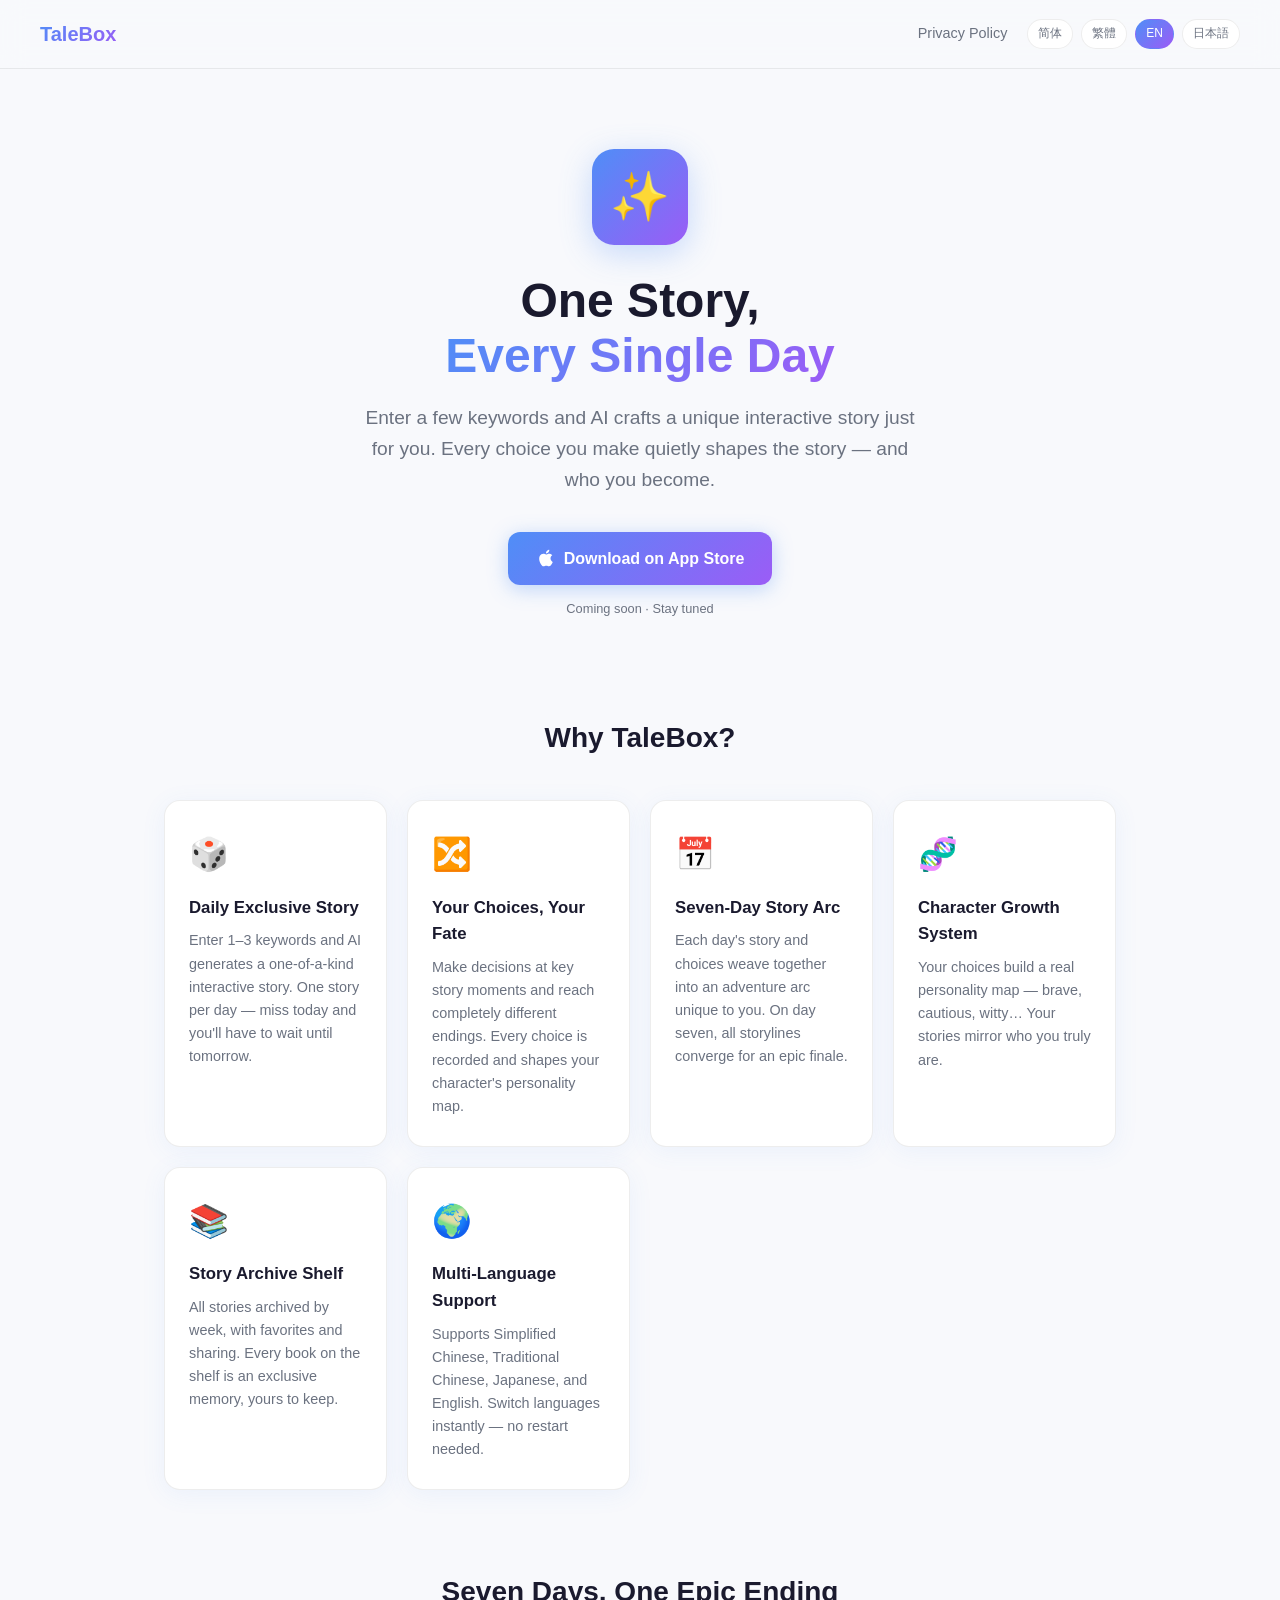
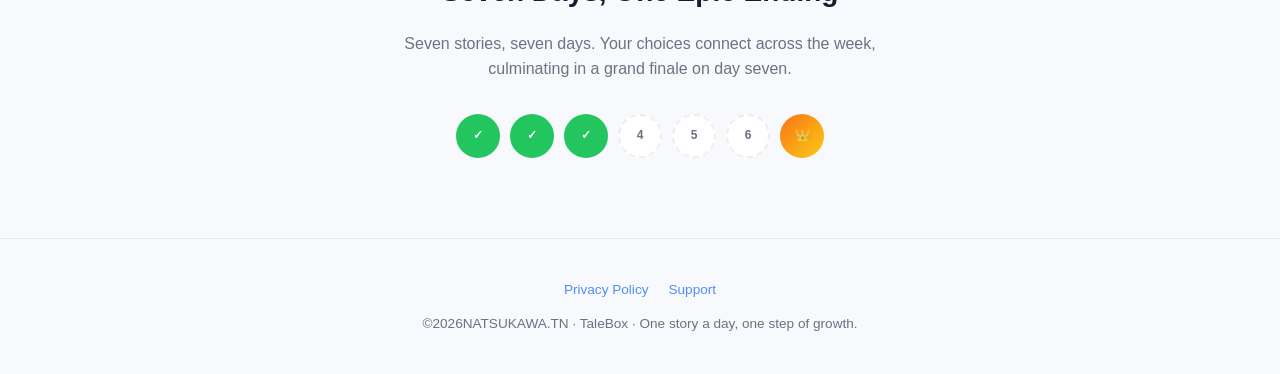
==== en/index.html @ 2a5c87cb "update" ====
<!DOCTYPE html>
<html lang="en">
<head>
  <meta charset="UTF-8">
  <meta name="viewport" content="width=device-width, initial-scale=1.0">
  <title>TaleBox — Your Daily AI Story</title>
  <meta name="description" content="TaleBox is an AI-powered interactive story app. Enter keywords, and AI crafts a unique story just for you. Seven days weave into an epic journey.">
  <link rel="stylesheet" href="../styles.css">
</head>
<body>

<nav>
  <span class="nav-logo gradient-text">TaleBox</span>
  <div style="display:flex;align-items:center;gap:20px;">
    <div class="nav-links">
      <a href="privacy.html">Privacy Policy</a>
    </div>
    <div class="lang-switcher">
      <a href="../zh-Hans/">简体</a>
      <a href="../zh-Hant/">繁體</a>
      <a href="../en/" class="active">EN</a>
      <a href="../ja/">日本語</a>
    </div>
  </div>
</nav>

<section class="hero">
  <div class="hero-icon">✨</div>
  <h1>One Story,<br><span class="gradient-text">Every Single Day</span></h1>
  <p>Enter a few keywords and AI crafts a unique interactive story just for you. Every choice you make quietly shapes the story — and who you become.</p>
  <div class="btn-group">
    <a class="btn btn-primary" href="#">
      <svg width="20" height="20" viewBox="0 0 24 24" fill="currentColor"><path d="M18.71 19.5c-.83 1.24-1.71 2.45-3.05 2.47-1.34.03-1.77-.79-3.29-.79-1.53 0-2 .77-3.27.82-1.31.05-2.3-1.32-3.14-2.53C4.25 17 2.94 12.45 4.7 9.39c.87-1.52 2.43-2.48 4.12-2.51 1.28-.02 2.5.87 3.29.87.78 0 2.26-1.07 3.8-.91.65.03 2.47.26 3.64 1.98-.09.06-2.17 1.28-2.15 3.81.03 3.02 2.65 4.03 2.68 4.04-.03.07-.42 1.44-1.38 2.83M13 3.5c.73-.83 1.94-1.46 2.94-1.5.13 1.17-.34 2.35-1.04 3.19-.69.85-1.83 1.51-2.95 1.42-.15-1.15.41-2.35 1.05-3.11z"/></svg>
      Download on App Store
    </a>
  </div>
  <p style="font-size:0.8rem;color:var(--text-secondary);margin-top:14px;">Coming soon · Stay tuned</p>
</section>

<section class="features">
  <h2>Why TaleBox?</h2>
  <div class="features-grid">
    <div class="feature-card">
      <div class="feature-icon">🎲</div>
      <h3>Daily Exclusive Story</h3>
      <p>Enter 1–3 keywords and AI generates a one-of-a-kind interactive story. One story per day — miss today and you'll have to wait until tomorrow.</p>
    </div>
    <div class="feature-card">
      <div class="feature-icon">🔀</div>
      <h3>Your Choices, Your Fate</h3>
      <p>Make decisions at key story moments and reach completely different endings. Every choice is recorded and shapes your character's personality map.</p>
    </div>
    <div class="feature-card">
      <div class="feature-icon">📅</div>
      <h3>Seven-Day Story Arc</h3>
      <p>Each day's story and choices weave together into an adventure arc unique to you. On day seven, all storylines converge for an epic finale.</p>
    </div>
    <div class="feature-card">
      <div class="feature-icon">🧬</div>
      <h3>Character Growth System</h3>
      <p>Your choices build a real personality map — brave, cautious, witty… Your stories mirror who you truly are.</p>
    </div>
    <div class="feature-card">
      <div class="feature-icon">📚</div>
      <h3>Story Archive Shelf</h3>
      <p>All stories archived by week, with favorites and sharing. Every book on the shelf is an exclusive memory, yours to keep.</p>
    </div>
    <div class="feature-card">
      <div class="feature-icon">🌍</div>
      <h3>Multi-Language Support</h3>
      <p>Supports Simplified Chinese, Traditional Chinese, Japanese, and English. Switch languages instantly — no restart needed.</p>
    </div>
  </div>
</section>

<section class="arc-section">
  <h2>Seven Days, One Epic Ending</h2>
  <p>Seven stories, seven days. Your choices connect across the week, culminating in a grand finale on day seven.</p>
  <div class="week-dots">
    <div class="week-dot done">✓</div>
    <div class="week-dot done">✓</div>
    <div class="week-dot done">✓</div>
    <div class="week-dot empty">4</div>
    <div class="week-dot empty">5</div>
    <div class="week-dot empty">6</div>
    <div class="week-dot finale">👑</div>
  </div>
</section>

<footer>
  <div class="footer-links">
    <a href="privacy.html">Privacy Policy</a>
    <a href="mailto:natsukawa.tn@gmail.com">Support</a>
  </div>
  <p>©<script>document.write(new Date().getFullYear())</script>NATSUKAWA.TN · TaleBox · One story a day, one step of growth.</p>
</footer>

</body>
</html>
---- styles.css ----
:root {
  --accent-start: #4f8ef7;
  --accent-end: #9b5cf6;
  --bg: #f8f9fc;
  --surface: #ffffff;
  --text: #1a1a2e;
  --text-secondary: #6b7280;
  --border: rgba(0,0,0,0.07);
  --radius: 16px;
  --shadow: 0 4px 24px rgba(79,142,247,0.08);
}

@media (prefers-color-scheme: dark) {
  :root {
    --bg: #0f0f1a;
    --surface: #1a1a2e;
    --text: #f0f0ff;
    --text-secondary: #9ca3af;
    --border: rgba(255,255,255,0.08);
  }
}

* { box-sizing: border-box; margin: 0; padding: 0; }

body {
  font-family: -apple-system, BlinkMacSystemFont, "Segoe UI", Roboto, sans-serif;
  background: var(--bg);
  color: var(--text);
  line-height: 1.6;
  -webkit-font-smoothing: antialiased;
}

.gradient-text {
  background: linear-gradient(135deg, var(--accent-start), var(--accent-end));
  -webkit-background-clip: text;
  -webkit-text-fill-color: transparent;
  background-clip: text;
}

/* NAV */
nav {
  display: flex;
  align-items: center;
  justify-content: space-between;
  padding: 18px 40px;
  position: sticky;
  top: 0;
  background: rgba(248,249,252,0.85);
  backdrop-filter: blur(12px);
  -webkit-backdrop-filter: blur(12px);
  border-bottom: 1px solid var(--border);
  z-index: 100;
}
@media (prefers-color-scheme: dark) {
  nav { background: rgba(15,15,26,0.85); }
}
.nav-logo { font-size: 1.25rem; font-weight: 700; }
.nav-links { display: flex; gap: 24px; align-items: center; }
.nav-links a { text-decoration: none; color: var(--text-secondary); font-size: 0.9rem; transition: color .2s; }
.nav-links a:hover { color: var(--text); }
.lang-switcher { display: flex; gap: 8px; }
.lang-switcher a {
  font-size: 0.75rem;
  padding: 4px 10px;
  border-radius: 20px;
  background: var(--surface);
  border: 1px solid var(--border);
  text-decoration: none;
  color: var(--text-secondary);
  transition: all .2s;
}
.lang-switcher a:hover, .lang-switcher a.active {
  background: linear-gradient(135deg, var(--accent-start), var(--accent-end));
  color: white;
  border-color: transparent;
}

/* HERO */
.hero {
  max-width: 800px;
  margin: 0 auto;
  padding: 80px 24px 60px;
  text-align: center;
}
.hero-icon {
  width: 96px; height: 96px;
  border-radius: 22px;
  background: linear-gradient(135deg, var(--accent-start), var(--accent-end));
  display: inline-flex;
  align-items: center;
  justify-content: center;
  font-size: 48px;
  margin-bottom: 28px;
  box-shadow: 0 8px 32px rgba(79,142,247,0.3);
}
.hero h1 { font-size: 3rem; font-weight: 800; line-height: 1.15; margin-bottom: 20px; }
.hero p { font-size: 1.2rem; color: var(--text-secondary); max-width: 560px; margin: 0 auto 36px; }
@media (max-width: 600px) {
  .hero h1 { font-size: 2rem; }
  .hero p { font-size: 1rem; }
}

/* BUTTONS */
.btn-group { display: flex; gap: 12px; justify-content: center; flex-wrap: wrap; }
.btn {
  display: inline-flex;
  align-items: center;
  gap: 8px;
  padding: 14px 28px;
  border-radius: 12px;
  font-size: 1rem;
  font-weight: 600;
  text-decoration: none;
  transition: all .2s;
  cursor: pointer;
  border: none;
}
.btn-primary {
  background: linear-gradient(135deg, var(--accent-start), var(--accent-end));
  color: white;
  box-shadow: 0 4px 20px rgba(79,142,247,0.35);
}
.btn-primary:hover { transform: translateY(-2px); box-shadow: 0 8px 28px rgba(79,142,247,0.45); }
.btn-secondary {
  background: var(--surface);
  color: var(--text);
  border: 1px solid var(--border);
}
.btn-secondary:hover { border-color: var(--accent-start); color: var(--accent-start); }

/* FEATURES */
.features {
  max-width: 1000px;
  margin: 0 auto 80px;
  padding: 0 24px;
}
.features h2 { text-align: center; font-size: 1.75rem; font-weight: 700; margin-bottom: 40px; }
.features-grid {
  display: grid;
  grid-template-columns: repeat(auto-fit, minmax(220px, 1fr));
  gap: 20px;
}
.feature-card {
  background: var(--surface);
  border: 1px solid var(--border);
  border-radius: var(--radius);
  padding: 28px 24px;
  box-shadow: var(--shadow);
}
.feature-icon { font-size: 2rem; margin-bottom: 14px; }
.feature-card h3 { font-size: 1.05rem; font-weight: 700; margin-bottom: 8px; }
.feature-card p { font-size: 0.9rem; color: var(--text-secondary); line-height: 1.6; }

/* WEEKLY ARC preview */
.arc-section {
  max-width: 600px;
  margin: 0 auto 80px;
  padding: 0 24px;
  text-align: center;
}
.arc-section h2 { font-size: 1.75rem; font-weight: 700; margin-bottom: 16px; }
.arc-section p { color: var(--text-secondary); margin-bottom: 32px; }
.week-dots { display: flex; gap: 10px; justify-content: center; align-items: center; flex-wrap: wrap; }
.week-dot {
  width: 44px; height: 44px;
  border-radius: 50%;
  display: flex;
  align-items: center;
  justify-content: center;
  font-size: 0.75rem;
  font-weight: 700;
}
.week-dot.done { background: #22c55e; color: white; }
.week-dot.finale { background: linear-gradient(135deg, #f97316, #facc15); color: white; }
.week-dot.empty { background: var(--surface); border: 2px dashed var(--border); color: var(--text-secondary); }

/* FOOTER */
footer {
  text-align: center;
  padding: 40px 24px;
  border-top: 1px solid var(--border);
  color: var(--text-secondary);
  font-size: 0.85rem;
}
footer a { color: var(--accent-start); text-decoration: none; }
footer a:hover { text-decoration: underline; }
.footer-links { display: flex; gap: 20px; justify-content: center; margin-bottom: 12px; }

/* PRIVACY PAGE */
.prose {
  max-width: 720px;
  margin: 60px auto 80px;
  padding: 0 24px;
}
.prose h1 { font-size: 2rem; font-weight: 800; margin-bottom: 8px; }
.prose .meta { color: var(--text-secondary); font-size: 0.9rem; margin-bottom: 48px; }
.prose h2 { font-size: 1.2rem; font-weight: 700; margin: 36px 0 12px; }
.prose p, .prose li { color: var(--text-secondary); margin-bottom: 12px; font-size: 0.95rem; line-height: 1.75; }
.prose ul { padding-left: 20px; }
.prose a { color: var(--accent-start); text-decoration: none; }
.prose a:hover { text-decoration: underline; }
.prose .highlight {
  background: var(--surface);
  border: 1px solid var(--border);
  border-radius: 12px;
  padding: 20px 24px;
  margin: 24px 0;
  font-size: 0.9rem;
}

@media (max-width: 480px) {
  nav { padding: 14px 20px; }
  .nav-links { gap: 12px; }
  .lang-switcher a { padding: 3px 8px; }
}
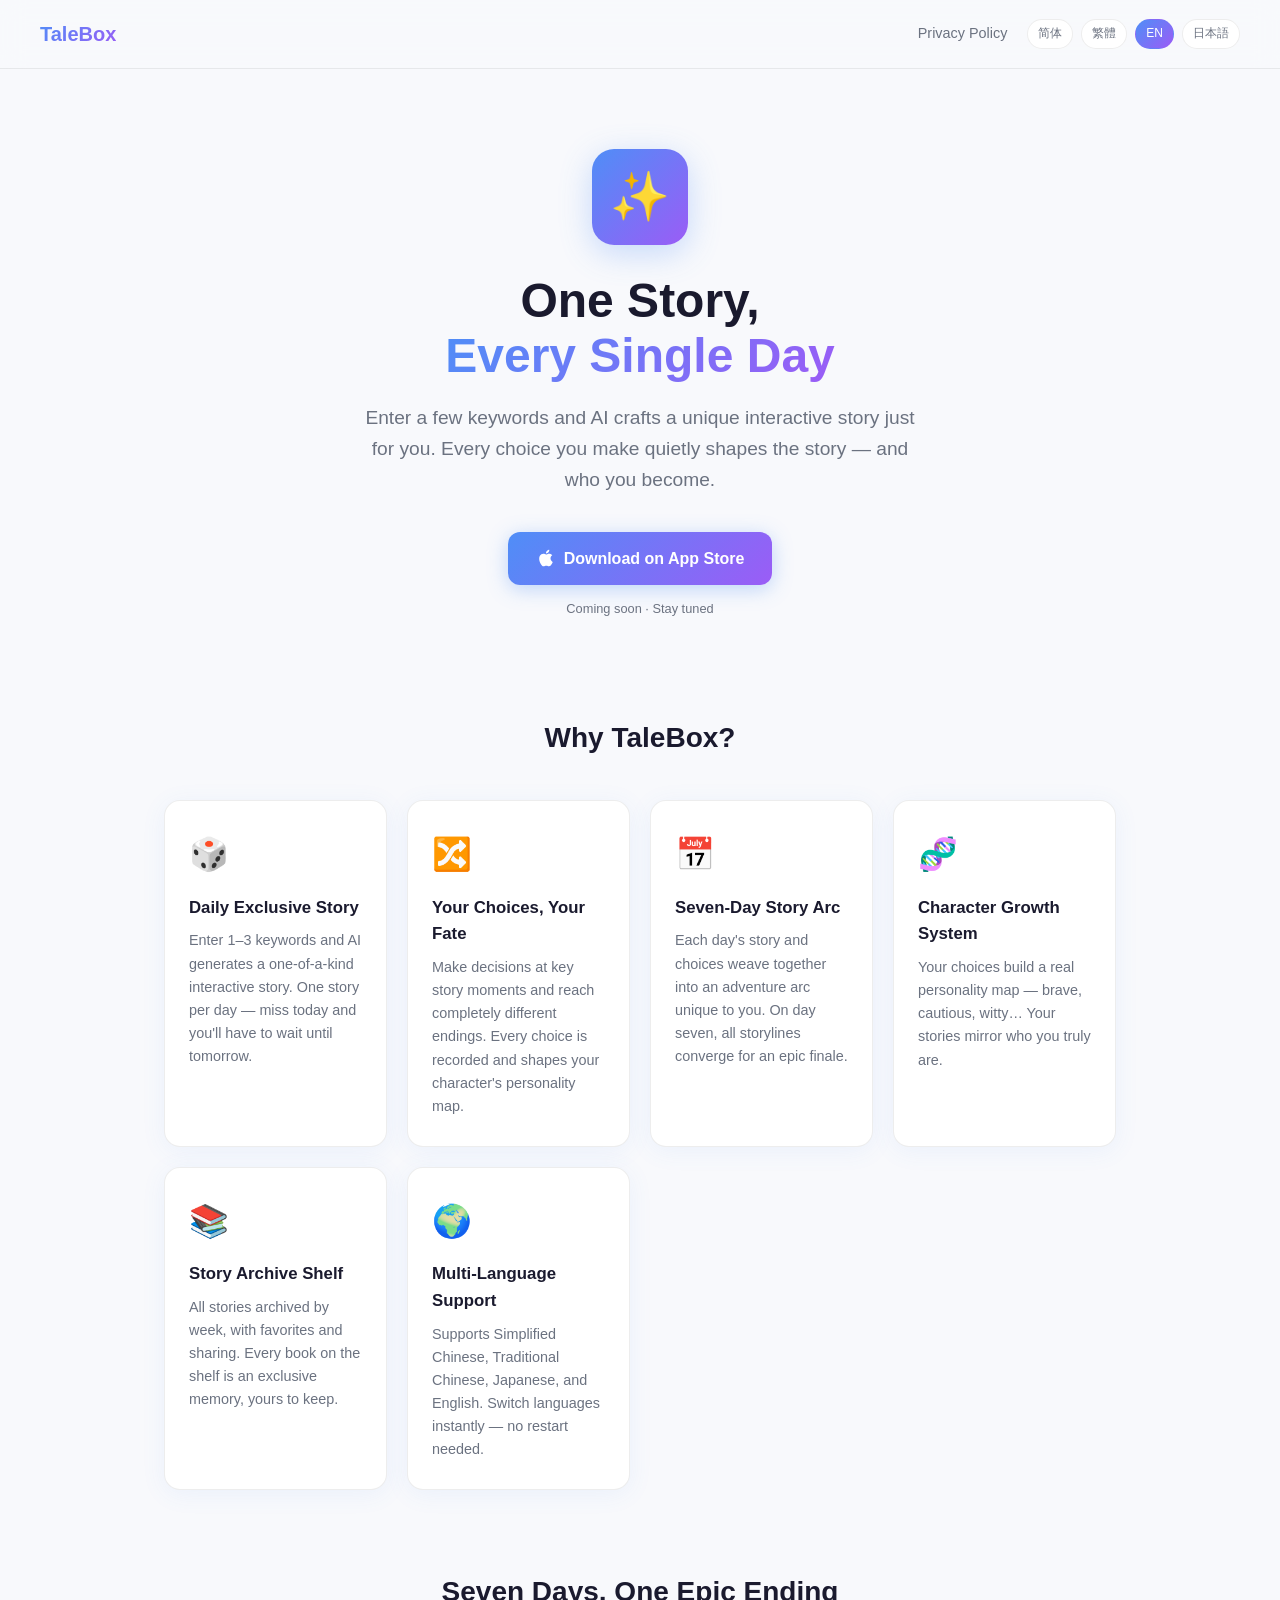
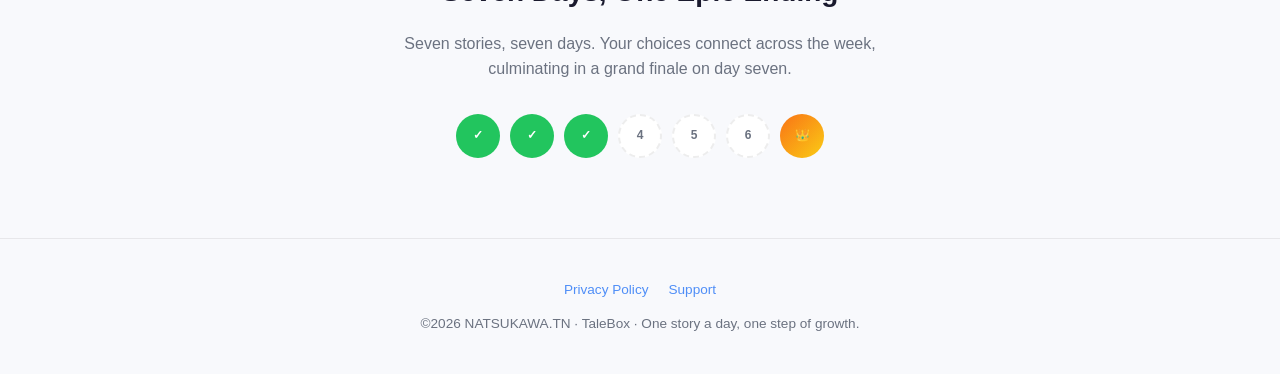
==== commit 2e4de436: "update" ====
--- a/en/index.html
+++ b/en/index.html
@@ -92,7 +92,7 @@
     <a href="privacy.html">Privacy Policy</a>
     <a href="mailto:natsukawa.tn@gmail.com">Support</a>
   </div>
-  <p>©<script>document.write(new Date().getFullYear())</script>NATSUKAWA.TN · TaleBox · One story a day, one step of growth.</p>
+  <p>©<script>document.write(new Date().getFullYear())</script> NATSUKAWA.TN · TaleBox · One story a day, one step of growth.</p>
 </footer>
 
 </body>
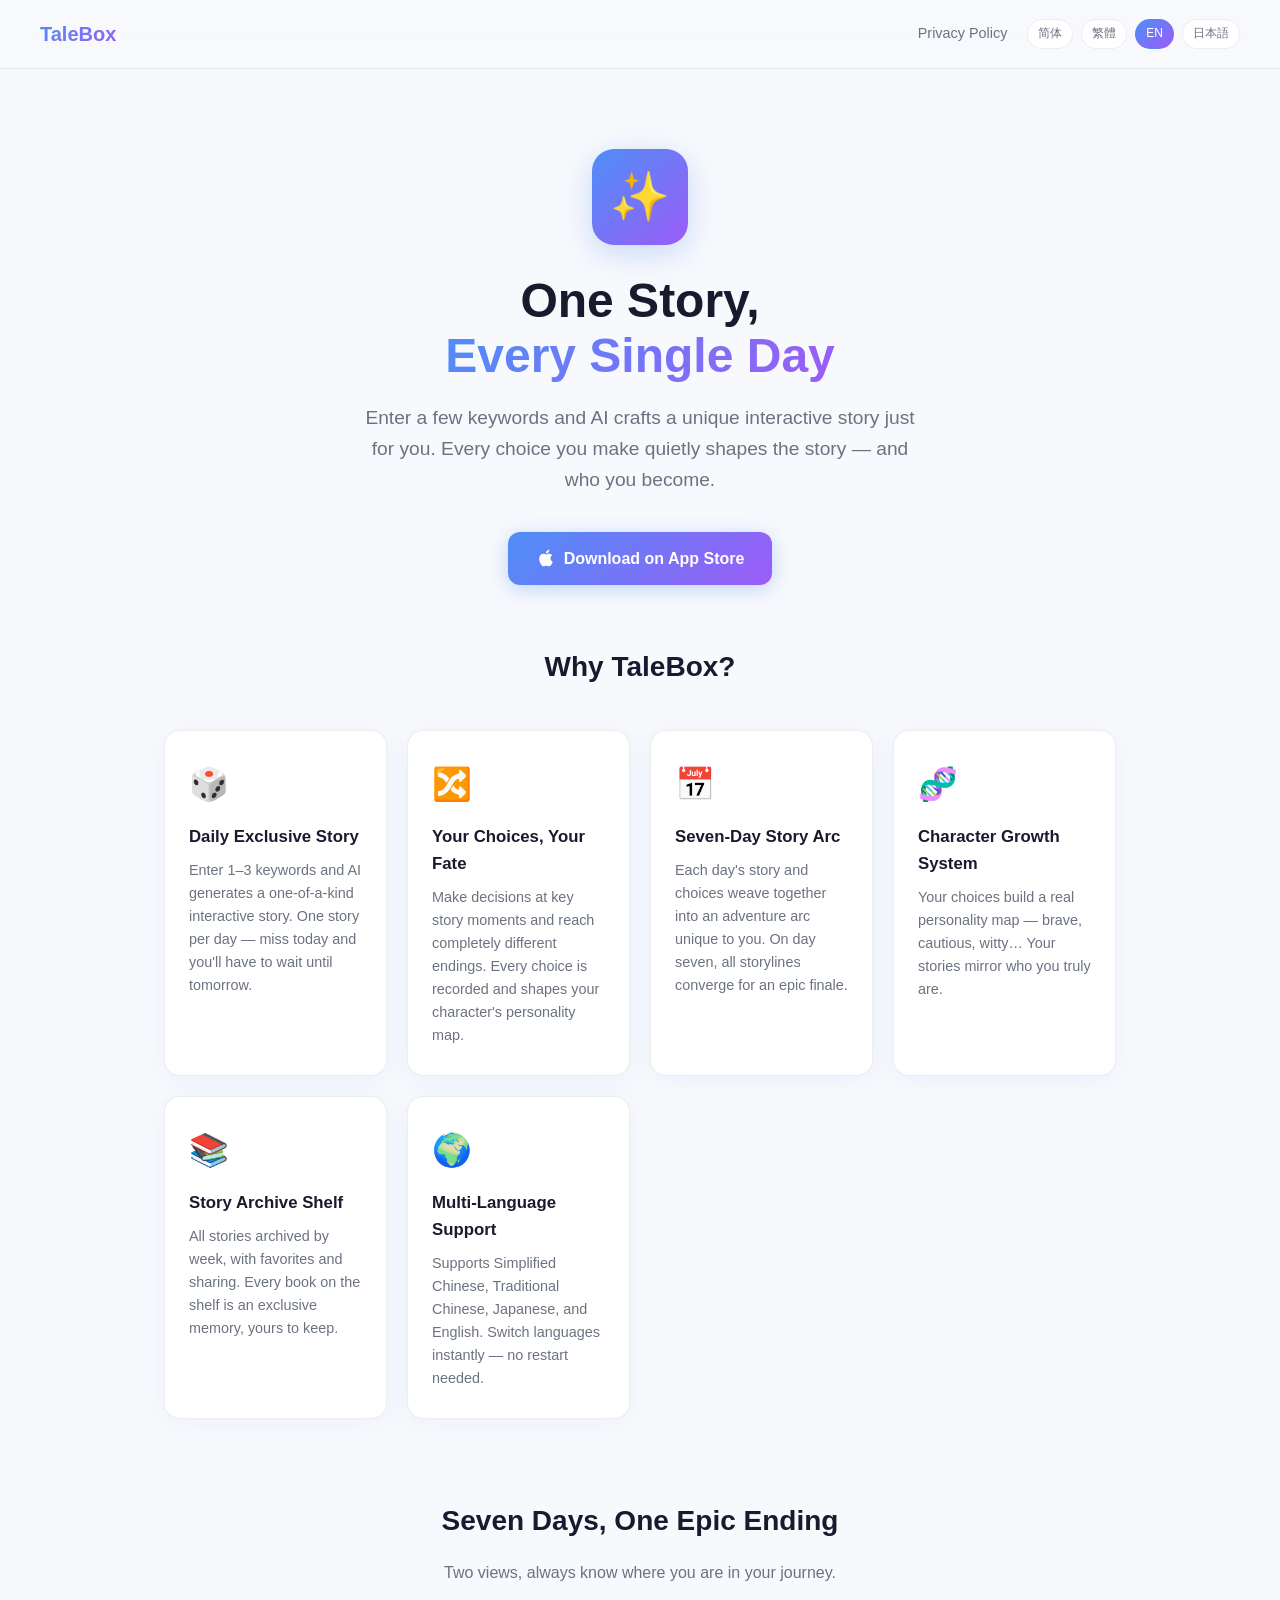
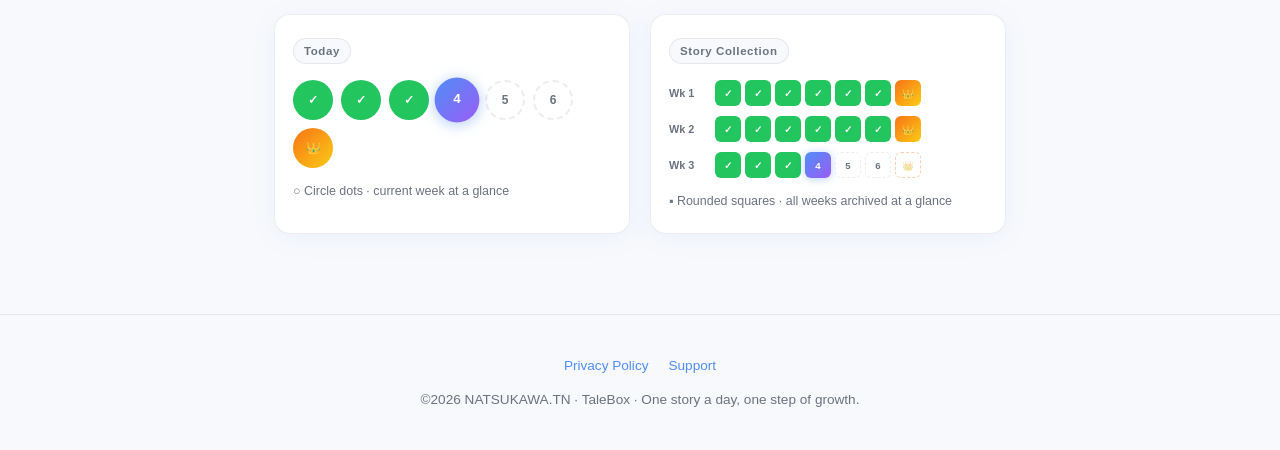
==== commit d259dd78: "feat(landing): 周线对比展示、App Store 链接上线 - 新增今日页面（正圆）vs 故事集（圆角正方形）周线对比卡片 - 四语言版本同步更新 arc-section 布局 - Ap" ====
--- a/en/index.html
+++ b/en/index.html
@@ -29,12 +29,11 @@
   <h1>One Story,<br><span class="gradient-text">Every Single Day</span></h1>
   <p>Enter a few keywords and AI crafts a unique interactive story just for you. Every choice you make quietly shapes the story — and who you become.</p>
   <div class="btn-group">
-    <a class="btn btn-primary" href="#">
+    <a class="btn btn-primary" href="https://apps.apple.com/app/id6778636750">
       <svg width="20" height="20" viewBox="0 0 24 24" fill="currentColor"><path d="M18.71 19.5c-.83 1.24-1.71 2.45-3.05 2.47-1.34.03-1.77-.79-3.29-.79-1.53 0-2 .77-3.27.82-1.31.05-2.3-1.32-3.14-2.53C4.25 17 2.94 12.45 4.7 9.39c.87-1.52 2.43-2.48 4.12-2.51 1.28-.02 2.5.87 3.29.87.78 0 2.26-1.07 3.8-.91.65.03 2.47.26 3.64 1.98-.09.06-2.17 1.28-2.15 3.81.03 3.02 2.65 4.03 2.68 4.04-.03.07-.42 1.44-1.38 2.83M13 3.5c.73-.83 1.94-1.46 2.94-1.5.13 1.17-.34 2.35-1.04 3.19-.69.85-1.83 1.51-2.95 1.42-.15-1.15.41-2.35 1.05-3.11z"/></svg>
       Download on App Store
     </a>
   </div>
-  <p style="font-size:0.8rem;color:var(--text-secondary);margin-top:14px;">Coming soon · Stay tuned</p>
 </section>
 
 <section class="features">
@@ -75,15 +74,66 @@
 
 <section class="arc-section">
   <h2>Seven Days, One Epic Ending</h2>
-  <p>Seven stories, seven days. Your choices connect across the week, culminating in a grand finale on day seven.</p>
-  <div class="week-dots">
-    <div class="week-dot done">✓</div>
-    <div class="week-dot done">✓</div>
-    <div class="week-dot done">✓</div>
-    <div class="week-dot empty">4</div>
-    <div class="week-dot empty">5</div>
-    <div class="week-dot empty">6</div>
-    <div class="week-dot finale">👑</div>
+  <p>Two views, always know where you are in your journey.</p>
+  <div class="arc-compare">
+
+    <div class="arc-view">
+      <div class="arc-view-tag">Today</div>
+      <div class="week-dots">
+        <div class="week-dot done">✓</div>
+        <div class="week-dot done">✓</div>
+        <div class="week-dot done">✓</div>
+        <div class="week-dot today">4</div>
+        <div class="week-dot empty">5</div>
+        <div class="week-dot empty">6</div>
+        <div class="week-dot finale">👑</div>
+      </div>
+      <p class="arc-view-desc">○ Circle dots · current week at a glance</p>
+    </div>
+
+    <div class="arc-view">
+      <div class="arc-view-tag">Story Collection</div>
+      <div class="week-collection">
+        <div class="week-row">
+          <span class="week-row-label">Wk 1</span>
+          <div class="week-sq-dots">
+            <div class="week-sq done">✓</div>
+            <div class="week-sq done">✓</div>
+            <div class="week-sq done">✓</div>
+            <div class="week-sq done">✓</div>
+            <div class="week-sq done">✓</div>
+            <div class="week-sq done">✓</div>
+            <div class="week-sq finale">👑</div>
+          </div>
+        </div>
+        <div class="week-row">
+          <span class="week-row-label">Wk 2</span>
+          <div class="week-sq-dots">
+            <div class="week-sq done">✓</div>
+            <div class="week-sq done">✓</div>
+            <div class="week-sq done">✓</div>
+            <div class="week-sq done">✓</div>
+            <div class="week-sq done">✓</div>
+            <div class="week-sq done">✓</div>
+            <div class="week-sq finale">👑</div>
+          </div>
+        </div>
+        <div class="week-row">
+          <span class="week-row-label">Wk 3</span>
+          <div class="week-sq-dots">
+            <div class="week-sq done">✓</div>
+            <div class="week-sq done">✓</div>
+            <div class="week-sq done">✓</div>
+            <div class="week-sq today">4</div>
+            <div class="week-sq empty">5</div>
+            <div class="week-sq empty">6</div>
+            <div class="week-sq finale-pending">👑</div>
+          </div>
+        </div>
+      </div>
+      <p class="arc-view-desc">▪ Rounded squares · all weeks archived at a glance</p>
+    </div>
+
   </div>
 </section>
 
--- a/styles.css
+++ b/styles.css
@@ -153,26 +153,106 @@
 
 /* WEEKLY ARC preview */
 .arc-section {
-  max-width: 600px;
+  max-width: 780px;
   margin: 0 auto 80px;
   padding: 0 24px;
   text-align: center;
 }
 .arc-section h2 { font-size: 1.75rem; font-weight: 700; margin-bottom: 16px; }
-.arc-section p { color: var(--text-secondary); margin-bottom: 32px; }
-.week-dots { display: flex; gap: 10px; justify-content: center; align-items: center; flex-wrap: wrap; }
+.arc-section > p { color: var(--text-secondary); margin-bottom: 0; }
+
+.arc-compare {
+  display: grid;
+  grid-template-columns: 1fr 1fr;
+  gap: 20px;
+  margin-top: 28px;
+  text-align: left;
+}
+@media (max-width: 620px) {
+  .arc-compare { grid-template-columns: 1fr; }
+}
+.arc-view {
+  background: var(--surface);
+  border: 1px solid var(--border);
+  border-radius: var(--radius);
+  padding: 22px 18px;
+  box-shadow: var(--shadow);
+}
+.arc-view-tag {
+  display: inline-block;
+  font-size: 0.72rem;
+  font-weight: 700;
+  letter-spacing: 0.05em;
+  color: var(--text-secondary);
+  background: var(--bg);
+  border: 1px solid var(--border);
+  border-radius: 20px;
+  padding: 3px 10px;
+  margin-bottom: 16px;
+}
+.arc-view-desc {
+  font-size: 0.78rem;
+  color: var(--text-secondary);
+  margin-top: 14px;
+  line-height: 1.5;
+}
+
+/* Today page — circle dots */
+.week-dots { display: flex; gap: 8px; align-items: center; flex-wrap: wrap; }
 .week-dot {
-  width: 44px; height: 44px;
+  width: 40px; height: 40px;
   border-radius: 50%;
   display: flex;
   align-items: center;
   justify-content: center;
   font-size: 0.75rem;
   font-weight: 700;
+  flex-shrink: 0;
 }
 .week-dot.done { background: #22c55e; color: white; }
+.week-dot.today {
+  background: linear-gradient(135deg, var(--accent-start), var(--accent-end));
+  color: white;
+  box-shadow: 0 2px 12px rgba(79,142,247,0.45);
+  transform: scale(1.12);
+}
 .week-dot.finale { background: linear-gradient(135deg, #f97316, #facc15); color: white; }
 .week-dot.empty { background: var(--surface); border: 2px dashed var(--border); color: var(--text-secondary); }
+
+/* Story collection — rounded square dots */
+.week-collection { display: flex; flex-direction: column; gap: 10px; }
+.week-row { display: flex; align-items: center; gap: 8px; }
+.week-row-label {
+  font-size: 0.68rem;
+  color: var(--text-secondary);
+  width: 38px;
+  flex-shrink: 0;
+  font-weight: 600;
+}
+.week-sq-dots { display: flex; gap: 4px; }
+.week-sq {
+  width: 26px; height: 26px;
+  border-radius: 6px;
+  display: flex;
+  align-items: center;
+  justify-content: center;
+  font-size: 0.6rem;
+  font-weight: 700;
+  flex-shrink: 0;
+}
+.week-sq.done { background: #22c55e; color: white; }
+.week-sq.today {
+  background: linear-gradient(135deg, var(--accent-start), var(--accent-end));
+  color: white;
+  box-shadow: 0 1px 8px rgba(79,142,247,0.4);
+}
+.week-sq.finale { background: linear-gradient(135deg, #f97316, #facc15); color: white; }
+.week-sq.empty { background: var(--surface); border: 1.5px dashed var(--border); color: var(--text-secondary); }
+.week-sq.finale-pending {
+  background: var(--surface);
+  border: 1.5px dashed rgba(249,115,22,0.35);
+  color: rgba(249,115,22,0.4);
+}
 
 /* FOOTER */
 footer {
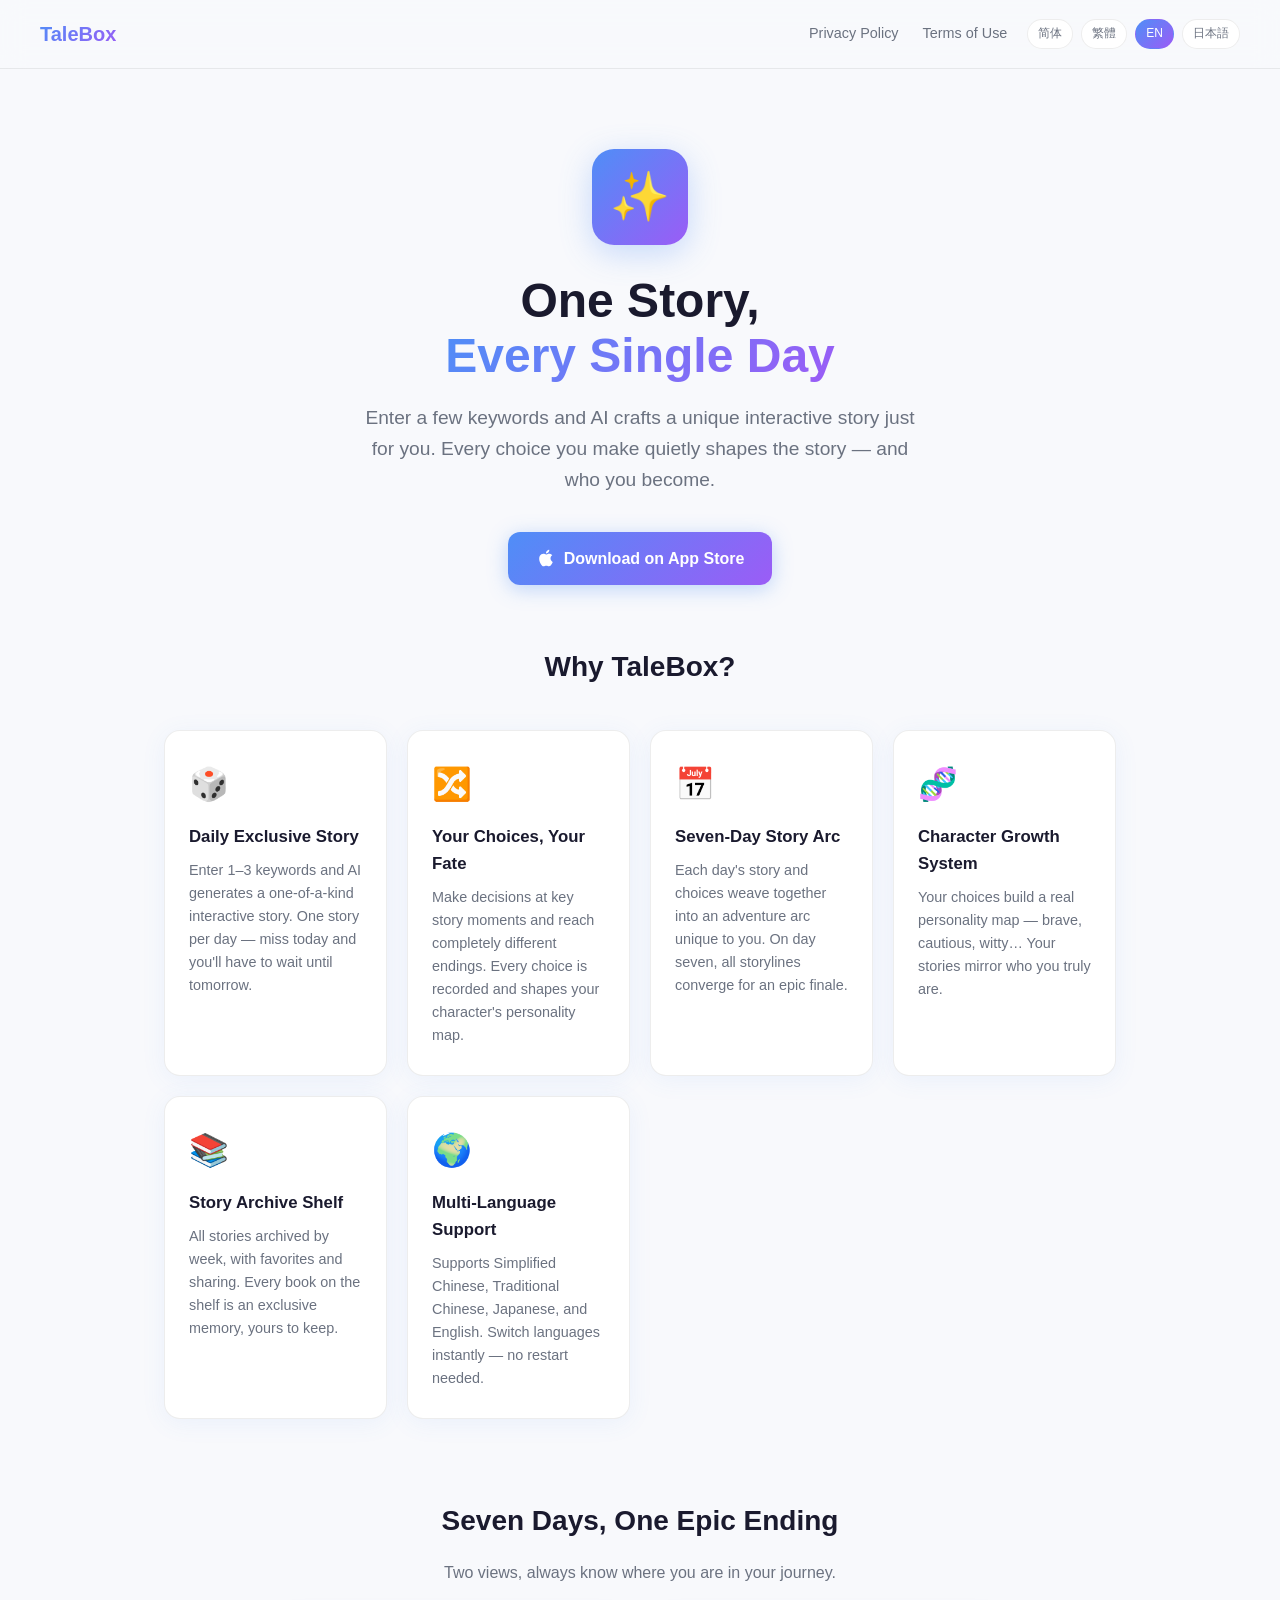
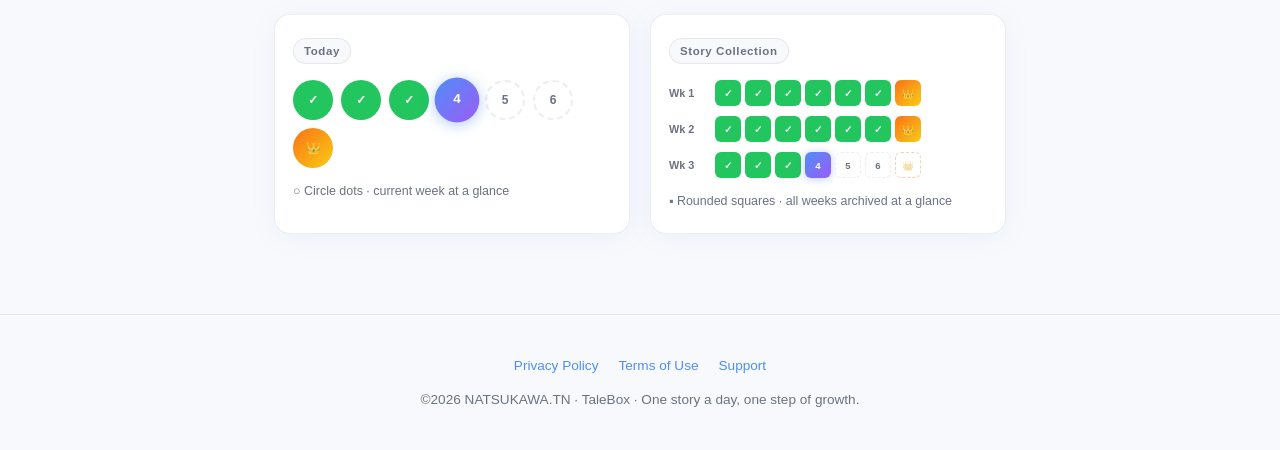
==== commit c5c63b8b: "feat: 主页和隐私政策页面新增服务条款链接 在四语言的 index.html（nav + footer）和 privacy.html（footer） 中统一加入服务条款链接，与隐私政策链接并列展示" ====
--- a/en/index.html
+++ b/en/index.html
@@ -14,6 +14,7 @@
   <div style="display:flex;align-items:center;gap:20px;">
     <div class="nav-links">
       <a href="privacy.html">Privacy Policy</a>
+      <a href="terms.html">Terms of Use</a>
     </div>
     <div class="lang-switcher">
       <a href="../zh-Hans/">简体</a>
@@ -140,6 +141,7 @@
 <footer>
   <div class="footer-links">
     <a href="privacy.html">Privacy Policy</a>
+      <a href="terms.html">Terms of Use</a>
     <a href="mailto:natsukawa.tn@gmail.com">Support</a>
   </div>
   <p>©<script>document.write(new Date().getFullYear())</script> NATSUKAWA.TN · TaleBox · One story a day, one step of growth.</p>
